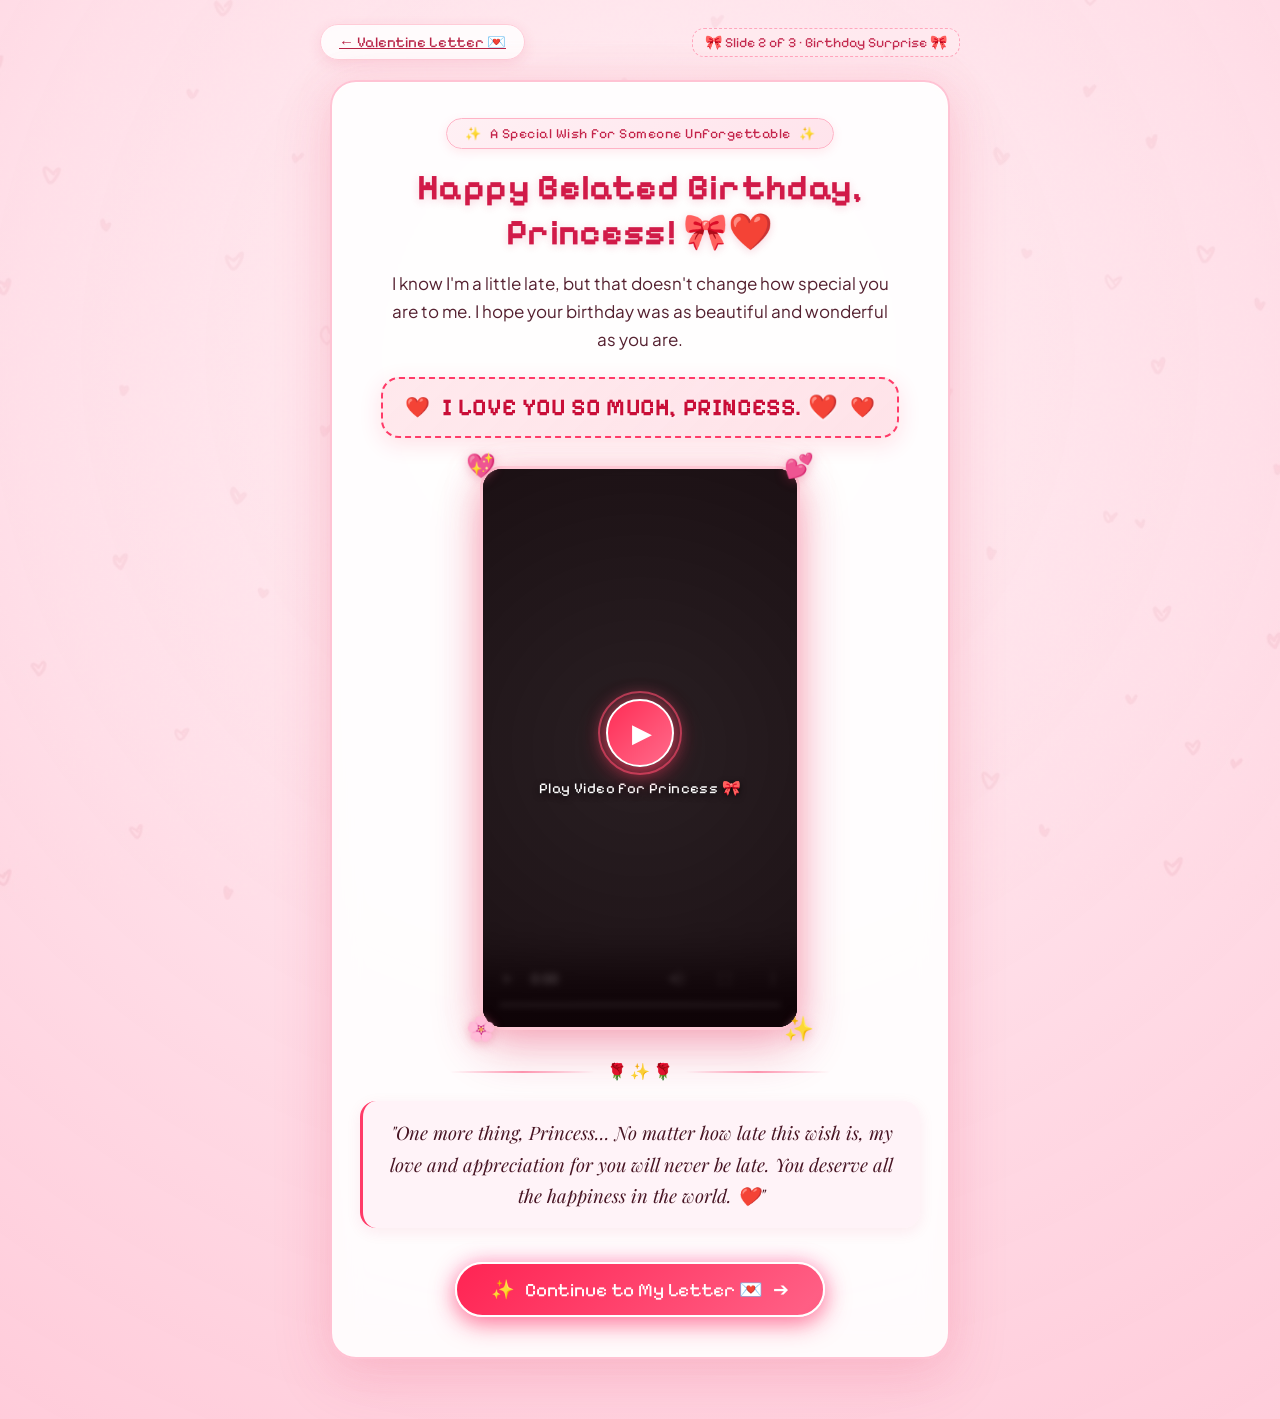
==== birthday.html @ 8288d546 "Add Valentine Letter, Birthday Confession slide, and For Samriddhi interactive flow" ====
<!doctype html>
<html lang="en">
  <head>
    <meta charset="UTF-8" />
    <link rel="stylesheet" href="style.css" />
    <title>Happy Birthday Princess 🎀❤️</title>
    <meta name="viewport" content="width=device-width, initial-scale=1.0" />

    <link rel="preconnect" href="https://fonts.googleapis.com" />
    <link rel="preconnect" href="https://fonts.gstatic.com" crossorigin />
    <link
      href="https://fonts.googleapis.com/css2?family=Aldrich&family=Pixelify+Sans:wght@400..700&family=Playfair+Display:ital,wght@0,600;0,700;1,400;1,600&family=Plus+Jakarta+Sans:wght@400;500;600;700&display=swap"
      rel="stylesheet"
    />
  </head>
  <body>
    <!-- Standalone Birthday Confession Slide -->
    <div id="birthday-slide" class="birthday-slide-container" style="display: flex">
      <!-- Ambient Sparkle Canvas -->
      <canvas id="birthday-canvas" class="birthday-canvas"></canvas>

      <!-- Navigation Bar -->
      <header class="birthday-nav">
        <a href="index.html" class="nav-back-pill" title="Back to Valentine Letter">
          <span>← Valentine Letter 💌</span>
        </a>
        <span class="slide-indicator">🎀 Slide 2 of 3 · Birthday Surprise 🎀</span>
      </header>

      <!-- Main Birthday Card -->
      <main class="birthday-card">
        <!-- Pixel Bow Badge -->
        <div class="birthday-badge">
          <span class="badge-sparkle">✨</span>
          <span>A Special Wish for Someone Unforgettable</span>
          <span class="badge-sparkle">✨</span>
        </div>

        <!-- Main Prominent Headline -->
        <h1 class="birthday-main-title">Happy Belated Birthday, Princess! 🎀❤️</h1>

        <!-- Sub Message -->
        <p class="birthday-sub-message">
          I know I'm a little late, but that doesn't change how special you are to me. I hope your birthday was as beautiful and wonderful as you are.
        </p>

        <!-- Emotional Highlight Banner -->
        <div class="emotional-highlight-box">
          <span class="pulse-heart">❤️</span>
          <h2 class="emotional-highlight-text">I LOVE YOU SO MUCH, PRINCESS. ❤️</h2>
          <span class="pulse-heart">❤️</span>
        </div>

        <!-- Video Experience Frame -->
        <section class="video-experience-section" aria-label="Birthday Video for Princess">
          <!-- Floating decorative corner icons -->
          <div class="frame-deco deco-tl" aria-hidden="true">💖</div>
          <div class="frame-deco deco-tr" aria-hidden="true">💕</div>
          <div class="frame-deco deco-bl" aria-hidden="true">🌸</div>
          <div class="frame-deco deco-br" aria-hidden="true">✨</div>

          <div class="video-frame-wrapper" id="video-frame-wrapper">
            <video
              id="birthday-video-player"
              class="birthday-video-player"
              src="birthday.mp4"
              playsinline
              preload="metadata"
              controls
            ></video>

            <!-- Custom Glowing Pink Play Button Overlay -->
            <div id="video-play-overlay" class="video-play-overlay" title="Play Video for Princess">
              <button class="glowing-play-btn" id="btn-custom-play" aria-label="Play Birthday Video">
                <span class="play-arrow">▶</span>
                <span class="glow-pulse-ring"></span>
              </button>
              <span class="play-btn-caption">Play Video for Princess 🎀</span>
            </div>
          </div>
        </section>

        <!-- Extra Romantic Touches -->
        <section class="extra-romantic-section">
          <div class="rose-divider" aria-hidden="true">
            <span class="divider-line"></span>
            <span class="rose-icons">🌹 ✨ 🌹</span>
            <span class="divider-line"></span>
          </div>

          <p class="extra-romantic-quote">
            "One more thing, Princess... No matter how late this wish is, my love and appreciation for you will never be late. You deserve all the happiness in the world. ❤️"
          </p>

          <!-- Glowing Button: Continue to For Samriddhi Slide -->
          <div class="continue-action-box">
            <a href="for-her.html" class="continue-letter-btn" id="btn-continue-letter">
              <span class="btn-sparkle">✨</span>
              <span class="btn-label">Continue to My Letter 💌</span>
              <span class="btn-arrow">➔</span>
            </a>
          </div>
        </section>
      </main>
    </div>

    <script src="script.js"></script>
  </body>
</html>
---- style.css ----
body {
    margin: 0;
    min-height: 100vh;
    height: auto;
    display: flex;
    justify-content: center;
    align-items: center;
    background-image: url("heart-bg.jpg");
    background-attachment: fixed;
    background-size: cover;
    font-family: "Pixelify Sans", sans-serif;
    overflow-x: hidden;
}

/* Envelope Screen */
#envelope-container {
    text-align: center;
    cursor:pointer;
}

@keyframes pulse {
    0% {
        transform:scale(1);
    }
    50% {
        transform: scale(1.1);
    }
    100% {
        transform: scale(1);
    }
}

#envelope{
    width: 200px;
    animation: pulse 1.5s infinite;
    cursor: pointer;
}

#letter-container{
    display: none;
    position:fixed;
    inset: 0;
    justify-content: center;
    align-items: center;
}

#letter-container.final-clickable {
    cursor: pointer;
}

.tap-skip-hint {
    position: absolute;
    bottom: 24px;
    left: 50%;
    transform: translateX(-50%);
    font-family: "Pixelify Sans", sans-serif;
    font-size: 16px;
    color: #b82245;
    background: rgba(255, 255, 255, 0.92);
    padding: 8px 24px;
    border-radius: 25px;
    border: 1.5px dashed #ff85a1;
    box-shadow: 0 4px 18px rgba(220, 40, 85, 0.22);
    animation: pulse 1.8s infinite ease-in-out;
    pointer-events: none;
    z-index: 20;
    text-align: center;
    white-space: nowrap;
}

.letter-window{
    width: 90vw;
    max-width: 600px;
    aspect-ratio: 1 / 1;
    padding: 20px 20px 0 20px;
    box-sizing: border-box;
    display: flex;
    flex-direction: column;
    justify-content: flex-start;
    align-items: center;
    text-align: center;
    background-image: url("window.png");
    background-size: contain;
    background-repeat: no-repeat;
    background-position: center;
    border-radius: 12px;
    gap: 2px;
    padding-top: 130px;

    transform: scale(1.2);
    opacity: 0;
    transition: transform 0.6s ease, opacity 0.6s ease;
}

.letter-window.open {
    transform: scale(1);
    opacity: 1;
}

h1 {
    font-size: 28px;
    margin: 0;
}

p {
    font-size: 32px;
}

/* Cat */

.cat {
    width: 170px;
    margin: 6px 0;
    transition: width 0.4s ease;
}

.letter-window.final {
    padding-top: 85px;
    gap: 2px;
}

.letter-window.final h1 {
    font-size: 24px;
    margin-bottom: 2px;
}

.letter-window.final .cat {
    width: 110px;
    margin: 2px 0 4px 0;
}

/* buttons */
.buttons {
    display: flex;
    justify-content: center;
    gap: 30px;
    position: relative;
}

.no-wrapper{
    position:relative;
}

.btn {
    width: 120px;
    cursor: pointer;
    user-select: none;
}

.yes-btn,
.no-btn {
width: 120px;
height: auto;
display: inline-block;
}

.yes-btn {
    position: relative;
    z-index: 2;
    transform-origin: center center;
    transition: transform 0.3s ease;
}

.no-btn {
    z-index: 1;
    position: relative;
    transition: transform 0.15s ease;
    cursor: default;
}

.final-text{
    font-size: 15px;
    line-height: 1.35;
    text-align: center;
    display: inline-block;
    padding: 6px 14px;
    background-color: rgba(255,245,245,0.92);
    border: 1.5px dashed #ff99aa;
    border-radius: 10px;
    color: #2c2c2c;
    margin: 2px 0 4px 0;
    max-width: 85%;
}

/* Confession Link & Love Note */
.confession-link-container {
    display: flex;
    flex-direction: column;
    align-items: center;
    gap: 4px;
    margin-top: 4px;
    animation: fadeInSlideUp 0.6s ease-out forwards;
}

.love-note {
    font-size: 14px !important;
    color: #c02a48;
    margin: 0 !important;
    text-shadow: 0 1px 2px rgba(255, 255, 255, 0.9);
    font-weight: 600;
}

.confession-btn {
    display: inline-flex;
    align-items: center;
    justify-content: center;
    gap: 6px;
    padding: 8px 18px;
    font-family: "Pixelify Sans", sans-serif;
    font-size: 15px;
    color: #ffffff !important;
    background: linear-gradient(135deg, #ff3366 0%, #ff6b8b 100%);
    border: 2px solid #ffffff;
    border-radius: 25px;
    text-decoration: none;
    cursor: pointer;
    box-shadow: 0 4px 14px rgba(255, 51, 102, 0.45);
    transition: all 0.3s cubic-bezier(0.175, 0.885, 0.32, 1.275);
    animation: pulseGlow 2s infinite ease-in-out;
}

.confession-btn:hover {
    transform: scale(1.05) translateY(-2px);
    box-shadow: 0 8px 25px rgba(255, 51, 102, 0.65);
    background: linear-gradient(135deg, #ff1a53 0%, #ff5277 100%);
}

@keyframes pulseGlow {
    0%, 100% {
        box-shadow: 0 4px 15px rgba(255, 51, 102, 0.45);
        transform: scale(1);
    }
    50% {
        box-shadow: 0 8px 25px rgba(255, 51, 102, 0.7);
        transform: scale(1.03);
    }
}

@keyframes fadeInSlideUp {
    0% {
        opacity: 0;
        transform: translateY(12px);
    }
    100% {
        opacity: 1;
        transform: translateY(0);
    }
}

/* Floating Hearts Effect */
.floating-heart {
    position: fixed;
    pointer-events: none;
    z-index: 9999;
    animation: floatHeart 3.2s ease-out forwards;
}

@keyframes floatHeart {
    0% {
        transform: translateY(0) scale(0.6) rotate(0deg);
        opacity: 0;
    }
    15% {
        opacity: 1;
        transform: translateY(-40px) scale(1.1) rotate(12deg);
    }
    100% {
        transform: translateY(-420px) scale(1.3) rotate(-15deg);
        opacity: 0;
    }
}

/* ==========================================================================
   SLIDE 3: BEAUTIFUL EMOTIONAL BIRTHDAY CONFESSION SLIDE
   ========================================================================== */

.birthday-slide-container {
    width: 100%;
    min-height: 100vh;
    padding: 24px 16px 60px 16px;
    box-sizing: border-box;
    display: flex;
    flex-direction: column;
    align-items: center;
    justify-content: flex-start;
    position: relative;
    background: radial-gradient(circle at 50% 25%, rgba(255, 238, 243, 0.96) 0%, rgba(255, 222, 232, 0.94) 50%, rgba(255, 198, 214, 0.9) 100%);
    animation: slideFadeInUp 0.8s cubic-bezier(0.16, 1, 0.3, 1) forwards;
    z-index: 10;
}

@keyframes slideFadeInUp {
    0% {
        opacity: 0;
        transform: translateY(25px);
    }
    100% {
        opacity: 1;
        transform: translateY(0);
    }
}

/* Fixed Background Canvas for Floating Sparkles & Particles */
.birthday-canvas {
    position: fixed;
    top: 0;
    left: 0;
    width: 100vw;
    height: 100vh;
    pointer-events: none;
    z-index: 1;
}

/* Navigation Bar */
.birthday-nav {
    width: 100%;
    max-width: 640px;
    display: flex;
    justify-content: space-between;
    align-items: center;
    margin-bottom: 20px;
    position: relative;
    z-index: 5;
}

.nav-back-pill {
    display: inline-flex;
    align-items: center;
    gap: 6px;
    padding: 8px 18px;
    font-family: "Pixelify Sans", sans-serif;
    font-size: 15px;
    color: #b82245;
    background: rgba(255, 255, 255, 0.85);
    backdrop-filter: blur(8px);
    border: 1.5px solid #ffccd8;
    border-radius: 20px;
    cursor: pointer;
    box-shadow: 0 4px 14px rgba(220, 40, 85, 0.12);
    transition: all 0.25s ease;
}

.nav-back-pill:hover {
    transform: translateX(-3px);
    background: #ffffff;
    border-color: #ff85a1;
    box-shadow: 0 6px 18px rgba(220, 40, 85, 0.22);
}

.slide-indicator {
    font-family: "Pixelify Sans", sans-serif;
    font-size: 14px;
    color: #c42b50;
    background: rgba(255, 235, 240, 0.7);
    padding: 5px 12px;
    border-radius: 12px;
    border: 1px dashed #ffa6bd;
}

/* Main Birthday Card */
.birthday-card {
    width: 100%;
    max-width: 620px;
    box-sizing: border-box;
    background: rgba(255, 255, 255, 0.92);
    backdrop-filter: blur(14px);
    border: 2px solid rgba(255, 175, 198, 0.75);
    border-radius: 26px;
    padding: 36px 28px 40px 28px;
    box-shadow: 0 20px 60px rgba(220, 40, 85, 0.16), 0 0 35px rgba(255, 192, 203, 0.35), inset 0 1px 0 #ffffff;
    text-align: center;
    position: relative;
    z-index: 5;
}

/* Badge */
.birthday-badge {
    display: inline-flex;
    align-items: center;
    gap: 8px;
    padding: 6px 18px;
    background: linear-gradient(135deg, #fff0f4 0%, #ffe4ec 100%);
    border: 1.5px solid #ffb3c6;
    border-radius: 20px;
    font-family: "Pixelify Sans", sans-serif;
    font-size: 14px;
    color: #c4244a;
    letter-spacing: 0.5px;
    margin-bottom: 16px;
    box-shadow: 0 3px 10px rgba(255, 107, 139, 0.15);
}

.badge-sparkle {
    font-size: 13px;
    animation: pulse 1.5s infinite;
}

/* Main Title */
.birthday-main-title {
    font-family: "Pixelify Sans", sans-serif;
    font-size: clamp(26px, 5.2vw, 36px);
    line-height: 1.25;
    color: #d11a48;
    margin: 0 0 14px 0;
    text-shadow: 0 2px 8px rgba(209, 26, 72, 0.18);
    letter-spacing: 0.3px;
}

/* Sub Message */
.birthday-sub-message {
    font-family: "Plus Jakarta Sans", sans-serif;
    font-size: clamp(15px, 2.7vw, 17px);
    line-height: 1.65;
    color: #552130;
    max-width: 500px;
    margin: 0 auto 24px auto;
    font-weight: 400;
}

/* Emotional Highlight Box */
.emotional-highlight-box {
    display: inline-flex;
    align-items: center;
    justify-content: center;
    gap: 12px;
    padding: 14px 22px;
    margin: 0 auto 28px auto;
    background: linear-gradient(135deg, rgba(255, 45, 85, 0.1) 0%, rgba(255, 107, 139, 0.18) 100%);
    border: 2px dashed #ff3b68;
    border-radius: 18px;
    box-shadow: 0 6px 22px rgba(255, 45, 85, 0.14);
    animation: pulseBanner 2.6s infinite ease-in-out;
}

@keyframes pulseBanner {
    0%, 100% {
        transform: scale(1);
        border-color: #ff3b68;
        box-shadow: 0 6px 22px rgba(255, 45, 85, 0.14);
    }
    50% {
        transform: scale(1.02);
        border-color: #ff1244;
        box-shadow: 0 8px 30px rgba(255, 45, 85, 0.28);
    }
}

.emotional-highlight-text {
    font-family: "Pixelify Sans", sans-serif;
    font-size: clamp(18px, 4vw, 24px);
    color: #c90e38;
    margin: 0;
    letter-spacing: 0.6px;
    text-shadow: 0 1px 3px rgba(255, 255, 255, 0.8);
}

.pulse-heart {
    font-size: 20px;
    animation: pulse 1.2s infinite;
}

/* Video Experience Section */
.video-experience-section {
    position: relative;
    max-width: 320px;
    margin: 0 auto 32px auto;
    display: flex;
    justify-content: center;
}

/* Decorative Floating Corner Icons */
.frame-deco {
    position: absolute;
    font-size: 24px;
    z-index: 6;
    pointer-events: none;
    filter: drop-shadow(0 2px 6px rgba(220, 30, 80, 0.3));
    animation: floatCornerDeco 3s infinite ease-in-out;
}

.deco-tl {
    top: -14px;
    left: -14px;
    animation-delay: 0s;
}

.deco-tr {
    top: -14px;
    right: -14px;
    animation-delay: 0.75s;
}

.deco-bl {
    bottom: -14px;
    left: -14px;
    animation-delay: 1.5s;
}

.deco-br {
    bottom: -14px;
    right: -14px;
    animation-delay: 2.25s;
}

@keyframes floatCornerDeco {
    0%, 100% {
        transform: translateY(0) rotate(0deg) scale(1);
    }
    50% {
        transform: translateY(-6px) rotate(8deg) scale(1.15);
    }
}

/* Video Frame Wrapper (9:16 Portrait) */
.video-frame-wrapper {
    position: relative;
    width: 100%;
    max-width: 320px;
    aspect-ratio: 9 / 16;
    border-radius: 22px;
    overflow: hidden;
    border: 3.5px solid #ffc9d6;
    background: #0d0408;
    box-shadow: 0 18px 48px rgba(220, 30, 80, 0.32), 0 0 30px rgba(255, 182, 193, 0.55);
    transition: transform 0.3s ease, box-shadow 0.3s ease;
}

.video-frame-wrapper:hover {
    box-shadow: 0 22px 55px rgba(220, 30, 80, 0.4), 0 0 38px rgba(255, 182, 193, 0.7);
}

.birthday-video-player {
    width: 100%;
    height: 100%;
    object-fit: cover;
    display: block;
    border-radius: 18px;
    background: #000;
}

/* Custom Glowing Pink Play Button Overlay */
.video-play-overlay {
    position: absolute;
    inset: 0;
    display: flex;
    flex-direction: column;
    justify-content: center;
    align-items: center;
    gap: 12px;
    background: radial-gradient(circle at center, rgba(30, 8, 16, 0.45) 0%, rgba(20, 5, 10, 0.75) 100%);
    backdrop-filter: blur(3px);
    cursor: pointer;
    z-index: 4;
    transition: opacity 0.4s ease, visibility 0.4s ease;
}

.video-play-overlay.hidden {
    opacity: 0;
    visibility: hidden;
    pointer-events: none;
}

.glowing-play-btn {
    position: relative;
    width: 68px;
    height: 68px;
    border-radius: 50%;
    border: 2.5px solid #ffffff;
    background: linear-gradient(135deg, #ff2d55 0%, #ff6b8b 100%);
    cursor: pointer;
    display: flex;
    justify-content: center;
    align-items: center;
    box-shadow: 0 6px 25px rgba(255, 45, 85, 0.65), 0 0 18px rgba(255, 107, 139, 0.5);
    transition: transform 0.25s cubic-bezier(0.175, 0.885, 0.32, 1.275);
}

.glowing-play-btn:hover {
    transform: scale(1.12);
}

.play-arrow {
    color: #ffffff;
    font-size: 26px;
    margin-left: 4px;
    line-height: 1;
}

.glow-pulse-ring {
    position: absolute;
    inset: -10px;
    border-radius: 50%;
    border: 2px solid rgba(255, 75, 110, 0.6);
    animation: pulsePlayRing 2s infinite ease-out;
}

@keyframes pulsePlayRing {
    0% {
        transform: scale(0.85);
        opacity: 0.9;
    }
    100% {
        transform: scale(1.4);
        opacity: 0;
    }
}

.play-btn-caption {
    font-family: "Pixelify Sans", sans-serif;
    font-size: 15px;
    color: #ffffff;
    text-shadow: 0 2px 6px rgba(0, 0, 0, 0.7);
    letter-spacing: 0.4px;
}

/* Extra Romantic Section */
.extra-romantic-section {
    margin-top: 10px;
    display: flex;
    flex-direction: column;
    align-items: center;
}

.rose-divider {
    display: flex;
    align-items: center;
    justify-content: center;
    gap: 12px;
    width: 80%;
    max-width: 380px;
    margin-bottom: 20px;
}

.divider-line {
    flex: 1;
    height: 1.5px;
    background: linear-gradient(90deg, transparent, #ff99b3, transparent);
}

.rose-icons {
    font-size: 16px;
    color: #c90e38;
}

.extra-romantic-quote {
    font-family: "Playfair Display", Georgia, serif;
    font-style: italic;
    font-size: clamp(16px, 3.2vw, 18.5px);
    line-height: 1.7;
    color: #481524;
    max-width: 520px;
    margin: 0 auto 30px auto;
    padding: 16px 20px;
    background: rgba(255, 240, 245, 0.7);
    border-radius: 16px;
    border-left: 3.5px solid #ff3b68;
    box-shadow: 0 4px 15px rgba(220, 30, 80, 0.08);
}

/* Continue Button to Slide 4 */
.continue-action-box {
    margin-top: 4px;
}

.continue-letter-btn {
    display: inline-flex;
    align-items: center;
    justify-content: center;
    gap: 10px;
    padding: 14px 34px;
    font-family: "Pixelify Sans", sans-serif;
    font-size: 19px;
    color: #ffffff !important;
    background: linear-gradient(135deg, #ff2453 0%, #ff5e84 50%, #ff2453 100%);
    background-size: 200% auto;
    border: 2.5px solid #ffffff;
    border-radius: 35px;
    text-decoration: none;
    cursor: pointer;
    box-shadow: 0 8px 25px rgba(255, 36, 83, 0.5), 0 0 20px rgba(255, 105, 180, 0.4);
    transition: all 0.3s cubic-bezier(0.175, 0.885, 0.32, 1.275);
    animation: pulseGlowBtn 2.2s infinite ease-in-out, shimmerBtn 4s infinite linear;
}

.continue-letter-btn:hover {
    transform: scale(1.06) translateY(-2px);
    box-shadow: 0 12px 32px rgba(255, 36, 83, 0.65), 0 0 26px rgba(255, 105, 180, 0.55);
}

@keyframes pulseGlowBtn {
    0%, 100% {
        box-shadow: 0 8px 25px rgba(255, 36, 83, 0.5), 0 0 20px rgba(255, 105, 180, 0.4);
    }
    50% {
        box-shadow: 0 12px 34px rgba(255, 36, 83, 0.75), 0 0 30px rgba(255, 105, 180, 0.6);
        transform: scale(1.02);
    }
}

@keyframes shimmerBtn {
    0% {
        background-position: 0% 50%;
    }
    100% {
        background-position: 200% 50%;
    }
}

.btn-arrow {
    transition: transform 0.25s ease;
}

.continue-letter-btn:hover .btn-arrow {
    transform: translateX(4px);
}

/* Mobile Adjustments */
@media (max-width: 600px) {
    .birthday-card {
        padding: 26px 18px 30px 18px;
        border-radius: 20px;
    }
    
    .video-frame-wrapper {
        max-width: 280px;
    }
    
    .emotional-highlight-box {
        padding: 10px 14px;
        gap: 6px;
    }
    
    .continue-letter-btn {
        padding: 12px 24px;
        font-size: 17px;
    }
}
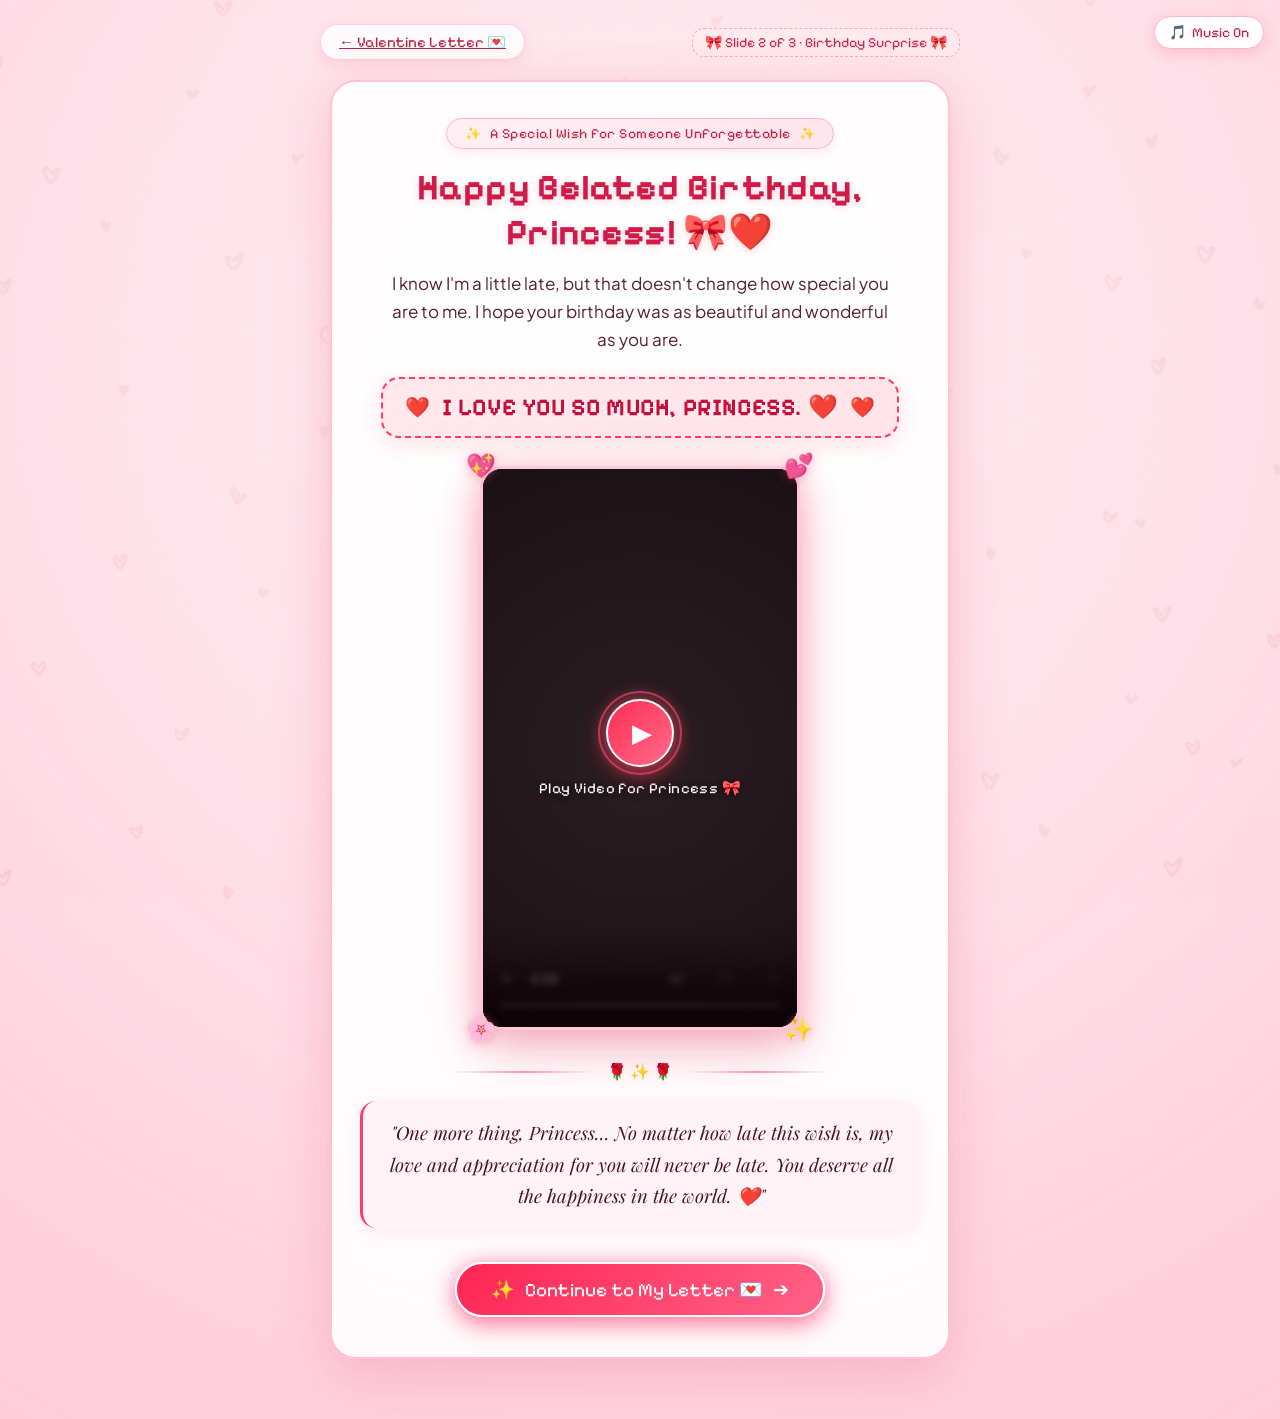
==== commit 2271030d: "Add automatic background music and audio ducking on video play" ====
--- a/birthday.html
+++ b/birthday.html
@@ -14,6 +14,19 @@
     />
   </head>
   <body>
+    <!-- Background Audio Player (Auto-plays on open, ducks when video plays) -->
+    <audio id="bg-music" loop preload="auto">
+      <source src="bg-music.m4a" type="audio/mp4" />
+      <source src="bg-music.mp4" type="audio/mp4" />
+      <source src="Diego%20Gonzalez%20-%20Thank%20You%20For%20Everything%20(lyrics).mp4" type="audio/mp4" />
+    </audio>
+
+    <!-- Floating Ambient Music Control -->
+    <button id="music-toggle-btn" class="music-toggle-btn" title="Toggle Music" aria-label="Toggle Music">
+      <span class="music-icon spinning" id="music-icon">🎵</span>
+      <span id="music-text">Music On</span>
+    </button>
+
     <!-- Standalone Birthday Confession Slide -->
     <div id="birthday-slide" class="birthday-slide-container" style="display: flex">
       <!-- Ambient Sparkle Canvas -->
--- a/style.css
+++ b/style.css
@@ -10,6 +10,50 @@
     background-size: cover;
     font-family: "Pixelify Sans", sans-serif;
     overflow-x: hidden;
+}
+
+/* Floating Music Toggle Pill */
+.music-toggle-btn {
+    position: fixed;
+    top: 16px;
+    right: 16px;
+    display: inline-flex;
+    align-items: center;
+    gap: 6px;
+    padding: 7px 14px;
+    font-family: "Pixelify Sans", sans-serif;
+    font-size: 14px;
+    color: #b82245;
+    background: rgba(255, 255, 255, 0.92);
+    backdrop-filter: blur(8px);
+    border: 1.5px solid #ffb3c6;
+    border-radius: 20px;
+    cursor: pointer;
+    box-shadow: 0 4px 15px rgba(220, 40, 85, 0.18);
+    z-index: 10000;
+    transition: all 0.25s ease;
+}
+
+.music-toggle-btn:hover {
+    transform: scale(1.06);
+    background: #ffffff;
+    box-shadow: 0 6px 20px rgba(220, 40, 85, 0.28);
+}
+
+.music-toggle-btn.muted {
+    opacity: 0.65;
+    border-color: #d1b4bc;
+    color: #885c68;
+}
+
+.music-icon.spinning {
+    display: inline-block;
+    animation: rotateMusic 4s infinite linear;
+}
+
+@keyframes rotateMusic {
+    0% { transform: rotate(0deg); }
+    100% { transform: rotate(360deg); }
 }
 
 /* Envelope Screen */
@@ -115,8 +159,13 @@
 }
 
 .letter-window.final {
-    padding-top: 85px;
-    gap: 2px;
+    padding-top: 70px;
+    padding-bottom: 24px;
+    height: auto;
+    min-height: 460px;
+    aspect-ratio: auto;
+    gap: 3px;
+    box-shadow: 0 10px 40px rgba(0, 0, 0, 0.15);
 }
 
 .letter-window.final h1 {
@@ -125,8 +174,81 @@
 }
 
 .letter-window.final .cat {
-    width: 110px;
-    margin: 2px 0 4px 0;
+    width: 100px;
+    margin: 2px 0;
+}
+
+/* Prominent Next Action Container */
+.next-action-container {
+    display: flex;
+    flex-direction: column;
+    align-items: center;
+    gap: 4px;
+    margin-top: 6px;
+    z-index: 25;
+}
+
+.primary-next-btn {
+    display: inline-flex;
+    align-items: center;
+    justify-content: center;
+    gap: 8px;
+    padding: 10px 24px;
+    font-family: "Pixelify Sans", sans-serif;
+    font-size: 17px;
+    font-weight: 600;
+    color: #ffffff !important;
+    background: linear-gradient(135deg, #ff1a53 0%, #ff5277 100%);
+    border: 2px solid #ffffff;
+    border-radius: 30px;
+    cursor: pointer;
+    box-shadow: 0 6px 20px rgba(255, 26, 83, 0.55), 0 0 15px rgba(255, 107, 139, 0.4);
+    animation: pulseGlow 1.8s infinite ease-in-out;
+    transition: transform 0.2s ease, box-shadow 0.2s ease;
+    z-index: 26;
+}
+
+.primary-next-btn:hover {
+    transform: scale(1.06);
+    box-shadow: 0 8px 28px rgba(255, 26, 83, 0.75);
+    background: linear-gradient(135deg, #e60039 0%, #ff3b68 100%);
+}
+
+.skip-helper-text {
+    font-family: "Pixelify Sans", sans-serif;
+    font-size: 13px !important;
+    color: #a32240;
+    margin: 3px 0 0 0 !important;
+    opacity: 0.9;
+    text-shadow: 0 1px 2px rgba(255, 255, 255, 0.8);
+}
+
+/* Floating Next Slide Button in Bottom Right */
+.floating-skip-btn {
+    position: fixed;
+    bottom: 22px;
+    right: 22px;
+    display: inline-flex;
+    align-items: center;
+    gap: 6px;
+    padding: 11px 22px;
+    font-family: "Pixelify Sans", sans-serif;
+    font-size: 16px;
+    font-weight: 600;
+    color: #ffffff !important;
+    background: linear-gradient(135deg, #ff1a53 0%, #ff5277 100%);
+    border: 2px solid #ffffff;
+    border-radius: 30px;
+    box-shadow: 0 6px 22px rgba(220, 20, 60, 0.5), 0 0 16px rgba(255, 105, 180, 0.4);
+    cursor: pointer;
+    z-index: 9999;
+    animation: pulseGlow 2s infinite ease-in-out;
+    transition: transform 0.2s ease;
+}
+
+.floating-skip-btn:hover {
+    transform: scale(1.08) translateY(-2px);
+    box-shadow: 0 8px 28px rgba(220, 20, 60, 0.7);
 }
 
 /* buttons */
